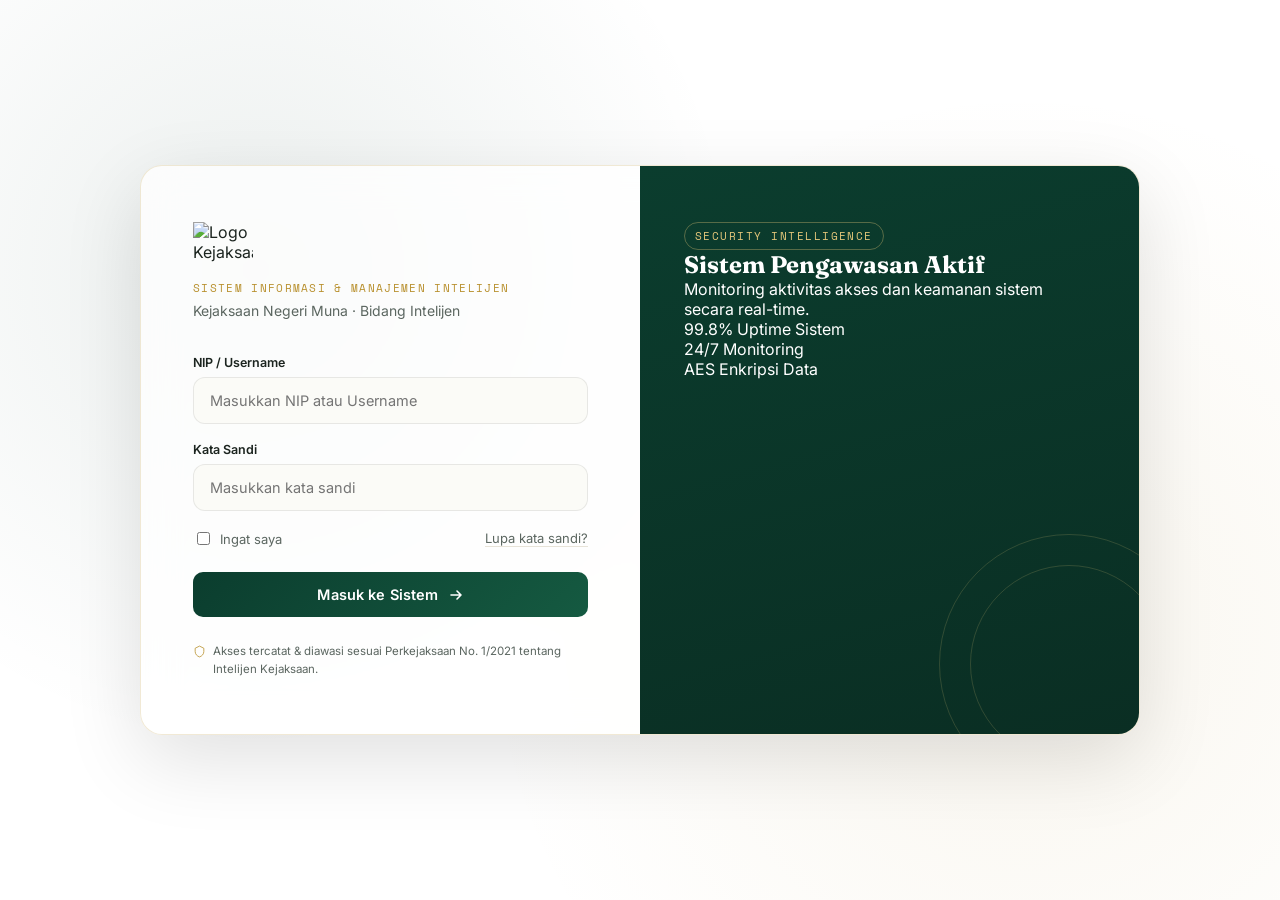
==== index.html @ d522d668 "Update index.html" ====
<!DOCTYPE html>
<html lang="id">
<head>
<meta charset="UTF-8">
<meta name="viewport" content="width=device-width, initial-scale=1.0">
<title>SIGAP INTEL — Masuk</title>
<link rel="preconnect" href="https://fonts.googleapis.com">
<link href="https://fonts.googleapis.com/css2?family=Fraunces:opsz,wght@9..144,400;9..144,600;9..144,700&family=Inter:wght@400;500;600;700&family=Space+Mono:wght@400;500&display=swap" rel="stylesheet">
<link rel="stylesheet" href="style.css">
</head>
<body class="login-body">

  <div class="seal-watermark" aria-hidden="true"></div>

  <main class="login-shell">
    <section class="login-panel">
      <div class="brand-block">
        <div class="emblem">
  <img
    src="https://raw.githubusercontent.com/kejarimuna/DataIntelijen/main/Logo-Kejaksaan2.png"
    alt="Logo Kejaksaan"
    class="logo-kejaksaan">
</div>
        <p class="eyebrow">Sistem Informasi &amp; Manajemen Intelijen</p>
        <p class="brand-sub">Kejaksaan Negeri Muna · Bidang Intelijen</p>
      </div>

      <form class="login-form" id="loginForm" autocomplete="off">
        <label class="field">
          <span class="field-label">NIP / Username</span>
          <input type="text" name="username" placeholder="Masukkan NIP atau Username" required>
        </label>

        <label class="field">
          <span class="field-label">Kata Sandi</span>
          <input type="password" name="password" placeholder="Masukkan kata sandi" required>
        </label>

        <div class="field-row">
          <label class="checkbox">
            <input type="checkbox" name="remember">
            <span>Ingat saya</span>
          </label>
          <a href="#" class="link-muted">Lupa kata sandi?</a>
        </div>

        <button type="submit" class="btn-primary">
          <span>Masuk ke Sistem</span>
          <svg width="16" height="16" viewBox="0 0 16 16" fill="none"><path d="M3 8h10M9 4l4 4-4 4" stroke="currentColor" stroke-width="1.6" stroke-linecap="round" stroke-linejoin="round"/></svg>
        </button>

        <p class="security-note">
          <svg width="13" height="13" viewBox="0 0 24 24" fill="none"><path d="M12 2L4 6v6c0 5 3.5 8.5 8 10 4.5-1.5 8-5 8-10V6l-8-4z" stroke="currentColor" stroke-width="1.5"/></svg>
          Akses tercatat &amp; diawasi sesuai Perkejaksaan No. 1/2021 tentang Intelijen Kejaksaan.
        </p>
      </form>
    </section>

<aside class="login-side">

  <div class="intel-panel">

    <div class="intel-header">
      <span class="side-tag">SECURITY INTELLIGENCE</span>
      <h2>Sistem Pengawasan Aktif</h2>
      <p>Monitoring aktivitas akses dan keamanan sistem secara real-time.</p>
    </div>

    <div class="radar-wrapper">
      <div class="radar"></div>
      <div class="radar-dot d1"></div>
      <div class="radar-dot d2"></div>
      <div class="radar-dot d3"></div>
    </div>

    <div class="intel-stats">
      <div class="stat-box">
        <span class="num">99.8%</span>
        <span class="lbl">Uptime Sistem</span>
      </div>
      <div class="stat-box">
        <span class="num">24/7</span>
        <span class="lbl">Monitoring</span>
      </div>
      <div class="stat-box">
        <span class="num">AES</span>
        <span class="lbl">Enkripsi Data</span>
      </div>
    </div>

  </div>

  <div class="side-pattern" aria-hidden="true"></div>
</aside>
  </main>

  <script src="script.js"></script>

 <!-- ANIMATED BACKGROUND LAYER -->
<div class="bg-animation">
  <div class="pulse-ring r1"></div>
  <div class="pulse-ring r2"></div>
  <div class="pulse-ring r3"></div>

  <div class="floating-shield">
    <img src="https://raw.githubusercontent.com/kejarimuna/DataIntelijen/main/Logo-Kejaksaan2.png" />
  </div>
</div> 
</body>
</html>
---- style.css ----
/* ===== TOKENS ===== */
:root{
  --green-deep:#0B3D2E;
  --green-mid:#155A41;
  --gold:#B8902E;
  --gold-light:#E4C77A;
  --white:#FFFFFF;
  --paper:#FAF9F5;
  --ink:#1B241F;
  --ink-soft:#5B6660;
  --line:#E7E3D8;
  --radius:14px;
  --shadow:0 12px 32px -12px rgba(11,61,46,0.18);
}

*{box-sizing:border-box;}
html,body{margin:0;padding:0;}
body{
  font-family:'Inter',sans-serif;
  color:var(--ink);
  background:var(--paper);
  -webkit-font-smoothing:antialiased;
}
h1,h2,h3,h4{font-family:'Fraunces',serif; margin:0;}
p{margin:0;}
a{color:inherit; text-decoration:none;}
button{font-family:inherit; cursor:pointer; border:none; background:none;}
input{font-family:inherit;}

/* ===== LOGIN PAGE ===== */
.logo-kejaksaan{
  width:60px;
  height:auto;
  display:block;
}
.login-body{
  min-height:100vh;
  display:flex;
  align-items:center;
  justify-content:center;
  background:
    radial-gradient(circle at 12% 18%, rgba(184,144,46,0.07), transparent 40%),
    radial-gradient(circle at 88% 82%, rgba(11,61,46,0.06), transparent 45%),
    var(--white);
  position:relative;
  overflow:hidden;
  padding:24px;
}
.seal-watermark{
  position:absolute;
  width:900px; height:900px;
  border:1px solid rgba(11,61,46,0.06);
  border-radius:50%;
  top:50%; left:50%;
  transform:translate(-50%,-50%);
}
.seal-watermark::before,.seal-watermark::after{
  content:'';
  position:absolute;
  border:1px solid rgba(184,144,46,0.07);
  border-radius:50%;
}
.seal-watermark::before{ width:700px; height:700px; top:100px; left:100px; }
.seal-watermark::after{ width:500px; height:500px; top:200px; left:200px; }

.login-shell{
  position:relative;
  z-index:1;
  display:grid;
  grid-template-columns:1fr 1fr;
  max-width:980px;
  width:100%;
  background:var(--white);
  border-radius:20px;
  overflow:hidden;
  box-shadow:var(--shadow);
  border:1px solid var(--line);
}

.login-panel{
  padding:56px 52px;
  display:flex;
  flex-direction:column;
  justify-content:center;
}
.brand-block{ margin-bottom:36px; }
.emblem{ width:56px; margin-bottom:18px; }
.emblem-svg{ width:100%; height:auto; }
.eyebrow{
  font-family:'Space Mono', monospace;
  font-size:11px;
  letter-spacing:0.12em;
  text-transform:uppercase;
  color:var(--gold);
  margin:0 0 6px;
}
.brand-title{
  font-size:30px;
  font-weight:600;
  letter-spacing:0.01em;
  color:var(--green-deep);
}
.brand-sub{
  margin-top:6px;
  font-size:14px;
  color:var(--ink-soft);
}

.login-form{ display:flex; flex-direction:column; gap:18px; }
.field{ display:flex; flex-direction:column; gap:7px; }
.field-label{ font-size:12.5px; font-weight:600; color:var(--ink); }
.field input{
  padding:13px 14px;
  border:1px solid var(--line);
  border-radius:10px;
  font-size:14.5px;
  background:var(--paper);
  transition:border-color .15s, box-shadow .15s;
}
.field input:focus{
  outline:none;
  border-color:var(--green-mid);
  box-shadow:0 0 0 3px rgba(21,90,65,0.1);
  background:var(--white);
}
.field-row{
  display:flex;
  align-items:center;
  justify-content:space-between;
  font-size:13px;
}
.checkbox{ display:flex; align-items:center; gap:7px; color:var(--ink-soft); }
.checkbox input{ accent-color:var(--green-mid); }
.link-muted{ color:var(--ink-soft); border-bottom:1px solid var(--line); }
.link-muted:hover{ color:var(--green-mid); border-color:var(--green-mid); }

.btn-primary{
  margin-top:6px;
  display:flex;
  align-items:center;
  justify-content:center;
  gap:9px;
  padding:14px 18px;
  background:var(--green-deep);
  color:var(--white);
  border-radius:10px;
  font-size:14.5px;
  font-weight:600;
  letter-spacing:0.01em;
  transition:background .15s, transform .15s;
}
.btn-primary:hover{ background:var(--green-mid); transform:translateY(-1px); }
.btn-primary svg{ transition:transform .15s; }
.btn-primary:hover svg{ transform:translateX(3px); }

.security-note{
  display:flex;
  align-items:flex-start;
  gap:7px;
  font-size:11.5px;
  color:var(--ink-soft);
  line-height:1.5;
  margin-top:8px;
}
.security-note svg{ flex-shrink:0; margin-top:2px; color:var(--gold); }

.login-side{
  background:linear-gradient(165deg, var(--green-deep) 0%, #0a2e23 100%);
  color:var(--white);
  padding:56px 44px;
  position:relative;
  display:flex;
  flex-direction:column;
  justify-content:space-between;
  overflow:hidden;
}
.side-tag{
  font-family:'Space Mono', monospace;
  font-size:10.5px;
  letter-spacing:0.14em;
  color:var(--gold-light);
  border:1px solid rgba(228,199,122,0.35);
  padding:5px 10px;
  border-radius:30px;
  display:inline-block;
}
.side-content h2{
  font-size:26px;
  font-weight:600;
  line-height:1.3;
  margin:22px 0 16px;
}
.side-content p{
  font-size:14px;
  line-height:1.6;
  color:rgba(255,255,255,0.75);
  max-width:320px;
}
.side-stats{
  display:flex;
  gap:28px;
  margin-top:34px;
}
.stat{ display:flex; flex-direction:column; gap:3px; }
.stat-num{
  font-family:'Fraunces',serif;
  font-size:24px;
  color:var(--gold-light);
  font-weight:600;
}
.stat-label{ font-size:11px; color:rgba(255,255,255,0.6); }
.side-pattern{
  position:absolute;
  right:-60px; bottom:-60px;
  width:260px; height:260px;
  border:1px solid rgba(228,199,122,0.18);
  border-radius:50%;
}
.side-pattern::before{
  content:'';
  position:absolute;
  inset:30px;
  border:1px solid rgba(228,199,122,0.18);
  border-radius:50%;
}

@media (max-width:840px){
  .login-shell{ grid-template-columns:1fr; }
  .login-side{ display:none; }
  .login-panel{ padding:40px 28px; }
}

/* ===== DASHBOARD ===== */
.dash-body{ background:var(--paper); }
.app-shell{ display:flex; min-height:100vh; }

.sidebar{
  width:256px;
  background:var(--white);
  border-right:1px solid var(--line);
  display:flex;
  flex-direction:column;
  padding:24px 18px;
  flex-shrink:0;
}
.sidebar-brand{ display:flex; align-items:center; gap:10px; padding:4px 8px 24px; border-bottom:1px solid var(--line); margin-bottom:18px; }
.emblem-svg-sm{ width:34px; height:34px; flex-shrink:0; }
.sidebar-title{ font-family:'Fraunces',serif; font-weight:600; font-size:15px; color:var(--green-deep); }
.sidebar-sub{ font-size:11px; color:var(--ink-soft); }

.sidebar-section-label{
  font-family:'Space Mono', monospace;
  font-size:10.5px;
  letter-spacing:0.1em;
  text-transform:uppercase;
  color:var(--ink-soft);
  padding:0 10px;
  margin-bottom:10px;
}
.nav-list{ list-style:none; padding:0; margin:0; display:flex; flex-direction:column; gap:4px; }
.nav-item{
  display:flex;
  align-items:center;
  gap:11px;
  padding:11px 12px;
  border-radius:9px;
  font-size:13.5px;
  font-weight:500;
  color:var(--ink-soft);
  cursor:pointer;
  transition:background .15s, color .15s;
}
.nav-icon{ width:17px; height:17px; flex-shrink:0; }
.nav-item:hover{ background:var(--paper); color:var(--ink); }
.nav-item.active{
  background:var(--green-deep);
  color:var(--white);
}
.nav-item.active .nav-icon{ color:var(--gold-light); }

.sidebar-footer{ margin-top:auto; padding-top:18px; border-top:1px solid var(--line); display:flex; flex-direction:column; gap:12px; }
.status-pill{ display:flex; align-items:center; gap:7px; font-size:12px; color:var(--green-mid); font-weight:600; padding:0 10px;}
.dot{ width:7px; height:7px; border-radius:50%; background:#2E9A6B; box-shadow:0 0 0 3px rgba(46,154,107,0.18); }
.logout-link{ font-size:12.5px; color:var(--ink-soft); padding:0 10px; }
.logout-link:hover{ color:var(--gold); }

.main-area{ flex:1; display:flex; flex-direction:column; min-width:0; }
.topbar{
  display:flex;
  align-items:center;
  gap:16px;
  padding:18px 32px;
  background:var(--white);
  border-bottom:1px solid var(--line);
  position:sticky; top:0; z-index:5;
}
.burger{ display:none; color:var(--ink); }
.topbar-title{ flex:1; }
.eyebrow-sm{ font-family:'Space Mono',monospace; font-size:10.5px; letter-spacing:0.1em; text-transform:uppercase; color:var(--gold); }
.topbar-title h1{ font-size:19px; font-weight:600; color:var(--green-deep); margin-top:2px; }
.topbar-right{ display:flex; align-items:center; gap:14px; }
.date-chip{ font-size:12px; color:var(--ink-soft); font-family:'Space Mono',monospace; }
.avatar{
  width:36px; height:36px; border-radius:50%;
  background:var(--green-deep); color:var(--gold-light);
  display:flex; align-items:center; justify-content:center;
  font-size:12.5px; font-weight:700;
  border:2px solid var(--gold-light);
}

.content{ padding:28px 32px 60px; }
.page{ display:none; animation:fadeUp .35s ease; }
.page.active{ display:block; }
@keyframes fadeUp{ from{opacity:0; transform:translateY(8px);} to{opacity:1; transform:translateY(0);} }

.section-intro{ color:var(--ink-soft); font-size:14px; margin-bottom:22px; max-width:640px; line-height:1.6;}

/* KPI cards */
.kpi-grid{ display:grid; grid-template-columns:repeat(4,1fr); gap:16px; margin-bottom:24px; }
.kpi-card{
  background:var(--white);
  border:1px solid var(--line);
  border-radius:var(--radius);
  padding:20px;
  display:flex; flex-direction:column; gap:6px;
}
.kpi-card.accent{ border-color:var(--gold); background:linear-gradient(160deg,#fff, #FBF6E9); }
.kpi-label{ font-size:12px; color:var(--ink-soft); font-weight:500; }
.kpi-value{ font-family:'Fraunces',serif; font-size:30px; font-weight:600; color:var(--green-deep); }
.kpi-delta{ font-size:11.5px; color:var(--ink-soft); }
.kpi-delta.up{ color:#2E9A6B; }

.panel-grid{ display:grid; grid-template-columns:2fr 1fr; gap:16px; }
.panel{ background:var(--white); border:1px solid var(--line); border-radius:var(--radius); padding:22px; }
.panel-head{ display:flex; align-items:center; justify-content:space-between; margin-bottom:18px; }
.panel-head h3{ font-size:15px; font-weight:600; color:var(--ink); }
.panel-tag{ font-size:11px; font-family:'Space Mono',monospace; color:var(--gold); border:1px solid var(--gold); padding:3px 8px; border-radius:20px; }

.bar-chart{ display:flex; align-items:flex-end; gap:18px; height:160px; padding-top:10px; }
.bar{ flex:1; height:var(--h); background:var(--green-mid); border-radius:6px 6px 0 0; position:relative; display:flex; align-items:flex-end; justify-content:center; }
.bar.gold{ background:var(--gold); }
.bar span{ position:absolute; bottom:-22px; font-size:11.5px; color:var(--ink-soft); }
.panel-foot{ font-size:11px; color:var(--ink-soft); margin-top:30px; }

.status-list{ list-style:none; padding:0; margin:0; display:flex; flex-direction:column; gap:14px; }
.status-list li{ display:flex; align-items:center; gap:10px; font-size:13.5px; color:var(--ink-soft); }
.status-list li b{ margin-left:auto; color:var(--ink); }
.sw{ width:10px; height:10px; border-radius:3px; }
.sw.green{ background:var(--green-mid); }
.sw.gold{ background:var(--gold); }
.sw.outline{ background:transparent; border:1.5px solid var(--ink-soft); }

/* App grid */
.app-grid{ display:grid; grid-template-columns:repeat(3,1fr); gap:16px; }
.app-card{
  background:var(--white);
  border:1px solid var(--line);
  border-radius:var(--radius);
  padding:22px;
  transition:transform .15s, box-shadow .15s, border-color .15s;
}
.app-card:hover{ transform:translateY(-3px); box-shadow:var(--shadow); border-color:var(--gold); }
.app-card.outline{ border-style:dashed; display:flex; flex-direction:column; align-items:flex-start; justify-content:center; color:var(--ink-soft); }
.app-tag{ font-family:'Space Mono',monospace; font-size:11px; color:var(--gold); background:#FBF6E9; padding:3px 8px; border-radius:6px; }
.app-card h4{ font-size:15.5px; margin:12px 0 6px; color:var(--green-deep); }
.app-card p{ font-size:13px; color:var(--ink-soft); line-height:1.5; }

/* Data table */
.search-row{ display:flex; gap:10px; margin-bottom:18px; }
.search-input{ flex:1; padding:12px 14px; border:1px solid var(--line); border-radius:10px; font-size:13.5px; background:var(--white); }
.search-input:focus{ outline:none; border-color:var(--green-mid); }
.btn-secondary{ padding:12px 22px; background:var(--green-deep); color:var(--white); border-radius:10px; font-size:13.5px; font-weight:600; }
.btn-secondary:hover{ background:var(--green-mid); }

.table-wrap{ background:var(--white); border:1px solid var(--line); border-radius:var(--radius); overflow:hidden; }
.data-table{ width:100%; border-collapse:collapse; font-size:13.5px; }
.data-table th{ text-align:left; padding:14px 18px; background:var(--paper); color:var(--ink-soft); font-weight:600; font-size:12px; border-bottom:1px solid var(--line); }
.data-table td{ padding:14px 18px; border-bottom:1px solid var(--line); color:var(--ink); }
.data-table tr:last-child td{ border-bottom:none; }
.data-table tr:hover td{ background:#FAFAF7; }

.tag{ font-size:11px; padding:4px 10px; border-radius:20px; font-weight:600; }
.tag.green{ background:#E5F2EB; color:var(--green-mid); }
.tag.gold{ background:#FBF1DC; color:#92711F; }
.tag.muted{ background:#F0EFEA; color:var(--ink-soft); }

/* Reports */
.report-grid{ display:grid; grid-template-columns:repeat(3,1fr); gap:16px; }
.report-card{ background:var(--white); border:1px solid var(--line); border-radius:var(--radius); padding:22px; display:flex; flex-direction:column; gap:12px; }
.report-head{ display:flex; align-items:flex-start; justify-content:space-between; gap:10px; }
.report-head h4{ font-size:15px; color:var(--green-deep); }
.report-card p{ font-size:13px; color:var(--ink-soft); line-height:1.5; flex:1; }
.btn-outline{ border:1.5px solid var(--green-deep); color:var(--green-deep); padding:10px; border-radius:9px; font-size:13px; font-weight:600; transition:background .15s, color .15s; }
.btn-outline:hover{ background:var(--green-deep); color:var(--white); }

/* Responsive */
@media (max-width:1080px){
  .kpi-grid{ grid-template-columns:repeat(2,1fr); }
  .panel-grid{ grid-template-columns:1fr; }
  .app-grid, .report-grid{ grid-template-columns:repeat(2,1fr); }
}
@media (max-width:760px){
  .sidebar{ position:fixed; left:-280px; top:0; bottom:0; z-index:20; transition:left .2s; box-shadow:var(--shadow); }
  .sidebar.open{ left:0; }
  .burger{ display:flex; }
  .kpi-grid, .app-grid, .report-grid{ grid-template-columns:1fr; }
  .content{ padding:20px 16px 50px; }
  .topbar{ padding:14px 16px; }
}

.bg-animation{
  position:fixed;
  inset:0;
  overflow:hidden;
  z-index:0;
  background: radial-gradient(circle at 20% 30%, rgba(11,61,46,0.08), transparent 40%),
              radial-gradient(circle at 80% 70%, rgba(184,144,46,0.08), transparent 45%),
              #ffffff;
}

/* Pulse rings */
.pulse-ring{
  position:absolute;
  border-radius:50%;
  border:1px solid rgba(11,61,46,0.12);
  animation:pulse 6s infinite ease-in-out;
  opacity:0;
}

.r1{
  width:300px;height:300px;
  top:20%; left:15%;
}
.r2{
  width:500px;height:500px;
  top:50%; left:60%;
  animation-delay:1.5s;
}
.r3{
  width:700px;height:700px;
  top:10%; left:70%;
  animation-delay:3s;
}

@keyframes pulse{
  0%{transform:scale(0.8); opacity:0;}
  50%{opacity:0.6;}
  100%{transform:scale(1.4); opacity:0;}
}

.floating-shield{
  position:absolute;
  top:50%;
  left:50%;
  transform:translate(-50%,-50%);
  opacity:0.06;
  animation:floatLogo 8s ease-in-out infinite;
}

.floating-shield img{
  width:260px;
  filter:grayscale(100%) contrast(120%);
}

@keyframes floatLogo{
  0%{transform:translate(-50%,-50%) scale(1);}
  50%{transform:translate(-50%,-52%) scale(1.05);}
  100%{transform:translate(-50%,-50%) scale(1);}
}

.login-shell{
  position:relative;
  z-index:2;
  display:grid;
  grid-template-columns:1fr 1fr;
  max-width:1000px;
  width:100%;

  background:rgba(255,255,255,0.75);
  backdrop-filter: blur(18px);

  border-radius:22px;
  overflow:hidden;

  box-shadow:0 25px 80px rgba(0,0,0,0.12);
  border:1px solid rgba(184,144,46,0.2);
}

.field input{
  padding:14px 16px;
  border-radius:12px;
  border:1px solid rgba(0,0,0,0.08);
  background:rgba(250,250,245,0.8);
  transition:0.25s ease;
}

.field input:focus{
  border-color:var(--gold);
  box-shadow:0 0 0 4px rgba(184,144,46,0.15);
  transform:translateY(-1px);
}

.btn-primary{
  position:relative;
  overflow:hidden;
  background:linear-gradient(135deg, var(--green-deep), var(--green-mid));
  transition:0.3s ease;
}

.btn-primary::after{
  content:"";
  position:absolute;
  top:0;
  left:-100%;
  width:100%;
  height:100%;
  background:linear-gradient(120deg, transparent, rgba(255,255,255,0.25), transparent);
  transition:0.5s;
}

.btn-primary:hover::after{
  left:100%;
}

.btn-primary:hover{
  transform:translateY(-2px);
  box-shadow:0 12px 30px rgba(11,61,46,0.25);
}
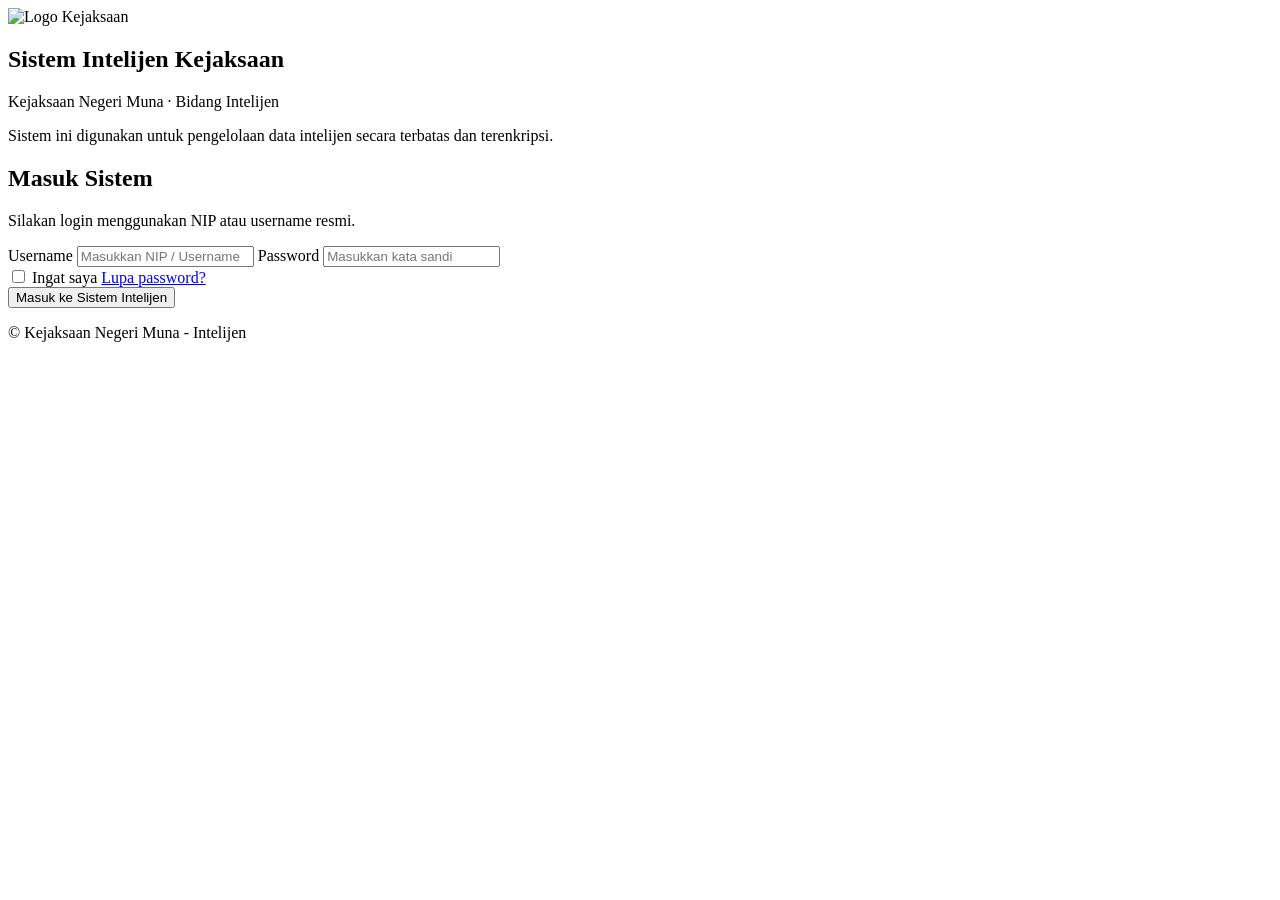
==== commit 5f757d07: "Update index.html" ====
--- a/index.html
+++ b/index.html
@@ -1,110 +1,72 @@
-<!DOCTYPE html>
-<html lang="id">
-<head>
-<meta charset="UTF-8">
-<meta name="viewport" content="width=device-width, initial-scale=1.0">
-<title>SIGAP INTEL — Masuk</title>
-<link rel="preconnect" href="https://fonts.googleapis.com">
-<link href="https://fonts.googleapis.com/css2?family=Fraunces:opsz,wght@9..144,400;9..144,600;9..144,700&family=Inter:wght@400;500;600;700&family=Space+Mono:wght@400;500&display=swap" rel="stylesheet">
-<link rel="stylesheet" href="style.css">
-</head>
 <body class="login-body">
 
-  <div class="seal-watermark" aria-hidden="true"></div>
+<!-- BACKGROUND ANIMATION -->
+<div class="login-bg">
+  <div class="orb o1"></div>
+  <div class="orb o2"></div>
+  <div class="orb o3"></div>
+</div>
 
-  <main class="login-shell">
-    <section class="login-panel">
-      <div class="brand-block">
-        <div class="emblem">
-  <img
-    src="https://raw.githubusercontent.com/kejarimuna/DataIntelijen/main/Logo-Kejaksaan2.png"
-    alt="Logo Kejaksaan"
-    class="logo-kejaksaan">
-</div>
-        <p class="eyebrow">Sistem Informasi &amp; Manajemen Intelijen</p>
-        <p class="brand-sub">Kejaksaan Negeri Muna · Bidang Intelijen</p>
+<main class="login-container">
+
+  <!-- LEFT BRAND -->
+  <section class="login-left">
+
+    <div class="logo-wrapper">
+      <img src="https://raw.githubusercontent.com/kejarimuna/DataIntelijen/main/Logo-Kejaksaan2.png"
+           class="kejaksaan-logo"
+           alt="Logo Kejaksaan">
+    </div>
+
+    <h1>Sistem Intelijen Kejaksaan</h1>
+    <p class="sub">
+      Kejaksaan Negeri Muna · Bidang Intelijen  
+    </p>
+
+    <div class="security-note">
+      Sistem ini digunakan untuk pengelolaan data intelijen secara terbatas dan terenkripsi.
+    </div>
+
+  </section>
+
+  <!-- RIGHT LOGIN FORM -->
+  <section class="login-right">
+
+    <div class="glass-card">
+
+      <h2>Masuk Sistem</h2>
+      <p class="desc">Silakan login menggunakan NIP atau username resmi.</p>
+
+      <form id="loginForm">
+
+        <label>Username</label>
+        <input type="text" placeholder="Masukkan NIP / Username" required>
+
+        <label>Password</label>
+        <input type="password" placeholder="Masukkan kata sandi" required>
+
+        <div class="row">
+          <label class="remember">
+            <input type="checkbox"> Ingat saya
+          </label>
+          <a href="#">Lupa password?</a>
+        </div>
+
+        <button type="submit">
+          Masuk ke Sistem Intelijen
+        </button>
+
+      </form>
+
+      <div class="footer-note">
+        © Kejaksaan Negeri Muna - Intelijen
       </div>
 
-      <form class="login-form" id="loginForm" autocomplete="off">
-        <label class="field">
-          <span class="field-label">NIP / Username</span>
-          <input type="text" name="username" placeholder="Masukkan NIP atau Username" required>
-        </label>
-
-        <label class="field">
-          <span class="field-label">Kata Sandi</span>
-          <input type="password" name="password" placeholder="Masukkan kata sandi" required>
-        </label>
-
-        <div class="field-row">
-          <label class="checkbox">
-            <input type="checkbox" name="remember">
-            <span>Ingat saya</span>
-          </label>
-          <a href="#" class="link-muted">Lupa kata sandi?</a>
-        </div>
-
-        <button type="submit" class="btn-primary">
-          <span>Masuk ke Sistem</span>
-          <svg width="16" height="16" viewBox="0 0 16 16" fill="none"><path d="M3 8h10M9 4l4 4-4 4" stroke="currentColor" stroke-width="1.6" stroke-linecap="round" stroke-linejoin="round"/></svg>
-        </button>
-
-        <p class="security-note">
-          <svg width="13" height="13" viewBox="0 0 24 24" fill="none"><path d="M12 2L4 6v6c0 5 3.5 8.5 8 10 4.5-1.5 8-5 8-10V6l-8-4z" stroke="currentColor" stroke-width="1.5"/></svg>
-          Akses tercatat &amp; diawasi sesuai Perkejaksaan No. 1/2021 tentang Intelijen Kejaksaan.
-        </p>
-      </form>
-    </section>
-
-<aside class="login-side">
-
-  <div class="intel-panel">
-
-    <div class="intel-header">
-      <span class="side-tag">SECURITY INTELLIGENCE</span>
-      <h2>Sistem Pengawasan Aktif</h2>
-      <p>Monitoring aktivitas akses dan keamanan sistem secara real-time.</p>
     </div>
 
-    <div class="radar-wrapper">
-      <div class="radar"></div>
-      <div class="radar-dot d1"></div>
-      <div class="radar-dot d2"></div>
-      <div class="radar-dot d3"></div>
-    </div>
+  </section>
 
-    <div class="intel-stats">
-      <div class="stat-box">
-        <span class="num">99.8%</span>
-        <span class="lbl">Uptime Sistem</span>
-      </div>
-      <div class="stat-box">
-        <span class="num">24/7</span>
-        <span class="lbl">Monitoring</span>
-      </div>
-      <div class="stat-box">
-        <span class="num">AES</span>
-        <span class="lbl">Enkripsi Data</span>
-      </div>
-    </div>
+</main>
 
-  </div>
-
-  <div class="side-pattern" aria-hidden="true"></div>
-</aside>
-  </main>
-
-  <script src="script.js"></script>
-
- <!-- ANIMATED BACKGROUND LAYER -->
-<div class="bg-animation">
-  <div class="pulse-ring r1"></div>
-  <div class="pulse-ring r2"></div>
-  <div class="pulse-ring r3"></div>
-
-  <div class="floating-shield">
-    <img src="https://raw.githubusercontent.com/kejarimuna/DataIntelijen/main/Logo-Kejaksaan2.png" />
-  </div>
-</div> 
+<script src="script.js"></script>
 </body>
-</html>
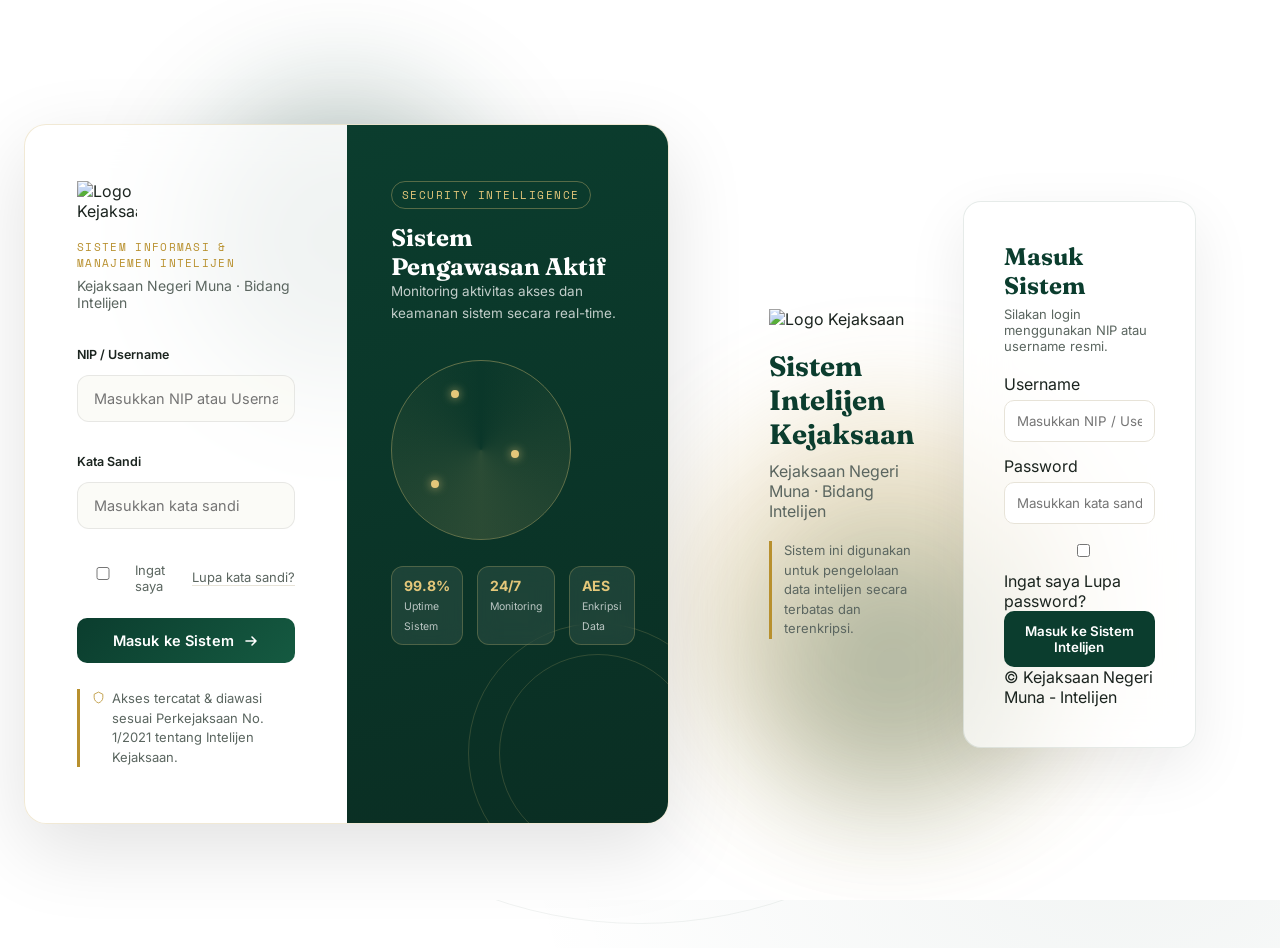
==== commit f871649f: "Update index.html" ====
--- a/index.html
+++ b/index.html
@@ -1,4 +1,113 @@
+<!DOCTYPE html>
+<html lang="id">
+<head>
+<meta charset="UTF-8">
+<meta name="viewport" content="width=device-width, initial-scale=1.0">
+<title>SIGAP INTEL — Masuk</title>
+<link rel="preconnect" href="https://fonts.googleapis.com">
+<link href="https://fonts.googleapis.com/css2?family=Fraunces:opsz,wght@9..144,400;9..144,600;9..144,700&family=Inter:wght@400;500;600;700&family=Space+Mono:wght@400;500&display=swap" rel="stylesheet">
+<link rel="stylesheet" href="style.css">
+</head>
 <body class="login-body">
+
+  <div class="seal-watermark" aria-hidden="true"></div>
+
+  <main class="login-shell">
+    <section class="login-panel">
+      <div class="brand-block">
+        <div class="emblem">
+  <img
+    src="https://raw.githubusercontent.com/kejarimuna/DataIntelijen/main/Logo-Kejaksaan2.png"
+    alt="Logo Kejaksaan"
+    class="logo-kejaksaan">
+</div>
+        <p class="eyebrow">Sistem Informasi &amp; Manajemen Intelijen</p>
+        <p class="brand-sub">Kejaksaan Negeri Muna · Bidang Intelijen</p>
+      </div>
+
+      <form class="login-form" id="loginForm" autocomplete="off">
+        <label class="field">
+          <span class="field-label">NIP / Username</span>
+          <input type="text" name="username" placeholder="Masukkan NIP atau Username" required>
+        </label>
+
+        <label class="field">
+          <span class="field-label">Kata Sandi</span>
+          <input type="password" name="password" placeholder="Masukkan kata sandi" required>
+        </label>
+
+        <div class="field-row">
+          <label class="checkbox">
+            <input type="checkbox" name="remember">
+            <span>Ingat saya</span>
+          </label>
+          <a href="#" class="link-muted">Lupa kata sandi?</a>
+        </div>
+
+        <button type="submit" class="btn-primary">
+          <span>Masuk ke Sistem</span>
+          <svg width="16" height="16" viewBox="0 0 16 16" fill="none"><path d="M3 8h10M9 4l4 4-4 4" stroke="currentColor" stroke-width="1.6" stroke-linecap="round" stroke-linejoin="round"/></svg>
+        </button>
+
+        <p class="security-note">
+          <svg width="13" height="13" viewBox="0 0 24 24" fill="none"><path d="M12 2L4 6v6c0 5 3.5 8.5 8 10 4.5-1.5 8-5 8-10V6l-8-4z" stroke="currentColor" stroke-width="1.5"/></svg>
+          Akses tercatat &amp; diawasi sesuai Perkejaksaan No. 1/2021 tentang Intelijen Kejaksaan.
+        </p>
+      </form>
+    </section>
+
+<aside class="login-side">
+
+  <div class="intel-panel">
+
+    <div class="intel-header">
+      <span class="side-tag">SECURITY INTELLIGENCE</span>
+      <h2>Sistem Pengawasan Aktif</h2>
+      <p>Monitoring aktivitas akses dan keamanan sistem secara real-time.</p>
+    </div>
+
+    <div class="radar-wrapper">
+      <div class="radar"></div>
+      <div class="radar-dot d1"></div>
+      <div class="radar-dot d2"></div>
+      <div class="radar-dot d3"></div>
+    </div>
+
+    <div class="intel-stats">
+      <div class="stat-box">
+        <span class="num">99.8%</span>
+        <span class="lbl">Uptime Sistem</span>
+      </div>
+      <div class="stat-box">
+        <span class="num">24/7</span>
+        <span class="lbl">Monitoring</span>
+      </div>
+      <div class="stat-box">
+        <span class="num">AES</span>
+        <span class="lbl">Enkripsi Data</span>
+      </div>
+    </div>
+
+  </div>
+
+  <div class="side-pattern" aria-hidden="true"></div>
+</aside>
+  </main>
+
+  <script src="script.js"></script>
+
+ <!-- ANIMATED BACKGROUND LAYER -->
+<div class="bg-animation">
+  <div class="pulse-ring r1"></div>
+  <div class="pulse-ring r2"></div>
+  <div class="pulse-ring r3"></div>
+
+  <div class="floating-shield">
+    <img src="https://raw.githubusercontent.com/kejarimuna/DataIntelijen/main/Logo-Kejaksaan2.png" />
+  </div>
+</div> 
+</body>
+  <body class="login-body">
 
 <!-- BACKGROUND ANIMATION -->
 <div class="login-bg">
@@ -70,3 +179,4 @@
 
 <script src="script.js"></script>
 </body>
+</html>
--- a/style.css
+++ b/style.css
@@ -0,0 +1,780 @@
+/* ===== TOKENS ===== */
+:root{
+  --green-deep:#0B3D2E;
+  --green-mid:#155A41;
+  --gold:#B8902E;
+  --gold-light:#E4C77A;
+  --white:#FFFFFF;
+  --paper:#FAF9F5;
+  --ink:#1B241F;
+  --ink-soft:#5B6660;
+  --line:#E7E3D8;
+  --radius:14px;
+  --shadow:0 12px 32px -12px rgba(11,61,46,0.18);
+}
+
+*{box-sizing:border-box;}
+html,body{margin:0;padding:0;}
+body{
+  font-family:'Inter',sans-serif;
+  color:var(--ink);
+  background:var(--paper);
+  -webkit-font-smoothing:antialiased;
+}
+h1,h2,h3,h4{font-family:'Fraunces',serif; margin:0;}
+p{margin:0;}
+a{color:inherit; text-decoration:none;}
+button{font-family:inherit; cursor:pointer; border:none; background:none;}
+input{font-family:inherit;}
+
+/* ===== LOGIN PAGE ===== */
+.logo-kejaksaan{
+  width:60px;
+  height:auto;
+  display:block;
+}
+.login-body{
+  min-height:100vh;
+  display:flex;
+  align-items:center;
+  justify-content:center;
+  background:
+    radial-gradient(circle at 12% 18%, rgba(184,144,46,0.07), transparent 40%),
+    radial-gradient(circle at 88% 82%, rgba(11,61,46,0.06), transparent 45%),
+    var(--white);
+  position:relative;
+  overflow:hidden;
+  padding:24px;
+}
+.seal-watermark{
+  position:absolute;
+  width:900px; height:900px;
+  border:1px solid rgba(11,61,46,0.06);
+  border-radius:50%;
+  top:50%; left:50%;
+  transform:translate(-50%,-50%);
+}
+.seal-watermark::before,.seal-watermark::after{
+  content:'';
+  position:absolute;
+  border:1px solid rgba(184,144,46,0.07);
+  border-radius:50%;
+}
+.seal-watermark::before{ width:700px; height:700px; top:100px; left:100px; }
+.seal-watermark::after{ width:500px; height:500px; top:200px; left:200px; }
+
+.login-shell{
+  position:relative;
+  z-index:1;
+  display:grid;
+  grid-template-columns:1fr 1fr;
+  max-width:980px;
+  width:100%;
+  background:var(--white);
+  border-radius:20px;
+  overflow:hidden;
+  box-shadow:var(--shadow);
+  border:1px solid var(--line);
+}
+
+.login-panel{
+  padding:56px 52px;
+  display:flex;
+  flex-direction:column;
+  justify-content:center;
+}
+.brand-block{ margin-bottom:36px; }
+.emblem{ width:56px; margin-bottom:18px; }
+.emblem-svg{ width:100%; height:auto; }
+.eyebrow{
+  font-family:'Space Mono', monospace;
+  font-size:11px;
+  letter-spacing:0.12em;
+  text-transform:uppercase;
+  color:var(--gold);
+  margin:0 0 6px;
+}
+.brand-title{
+  font-size:30px;
+  font-weight:600;
+  letter-spacing:0.01em;
+  color:var(--green-deep);
+}
+.brand-sub{
+  margin-top:6px;
+  font-size:14px;
+  color:var(--ink-soft);
+}
+
+.login-form{ display:flex; flex-direction:column; gap:18px; }
+.field{ display:flex; flex-direction:column; gap:7px; }
+.field-label{ font-size:12.5px; font-weight:600; color:var(--ink); }
+.field input{
+  padding:13px 14px;
+  border:1px solid var(--line);
+  border-radius:10px;
+  font-size:14.5px;
+  background:var(--paper);
+  transition:border-color .15s, box-shadow .15s;
+}
+.field input:focus{
+  outline:none;
+  border-color:var(--green-mid);
+  box-shadow:0 0 0 3px rgba(21,90,65,0.1);
+  background:var(--white);
+}
+.field-row{
+  display:flex;
+  align-items:center;
+  justify-content:space-between;
+  font-size:13px;
+}
+.checkbox{ display:flex; align-items:center; gap:7px; color:var(--ink-soft); }
+.checkbox input{ accent-color:var(--green-mid); }
+.link-muted{ color:var(--ink-soft); border-bottom:1px solid var(--line); }
+.link-muted:hover{ color:var(--green-mid); border-color:var(--green-mid); }
+
+.btn-primary{
+  margin-top:6px;
+  display:flex;
+  align-items:center;
+  justify-content:center;
+  gap:9px;
+  padding:14px 18px;
+  background:var(--green-deep);
+  color:var(--white);
+  border-radius:10px;
+  font-size:14.5px;
+  font-weight:600;
+  letter-spacing:0.01em;
+  transition:background .15s, transform .15s;
+}
+.btn-primary:hover{ background:var(--green-mid); transform:translateY(-1px); }
+.btn-primary svg{ transition:transform .15s; }
+.btn-primary:hover svg{ transform:translateX(3px); }
+
+.security-note{
+  display:flex;
+  align-items:flex-start;
+  gap:7px;
+  font-size:11.5px;
+  color:var(--ink-soft);
+  line-height:1.5;
+  margin-top:8px;
+}
+.security-note svg{ flex-shrink:0; margin-top:2px; color:var(--gold); }
+
+.login-side{
+  background:linear-gradient(165deg, var(--green-deep) 0%, #0a2e23 100%);
+  color:var(--white);
+  padding:56px 44px;
+  position:relative;
+  display:flex;
+  flex-direction:column;
+  justify-content:space-between;
+  overflow:hidden;
+}
+.side-tag{
+  font-family:'Space Mono', monospace;
+  font-size:10.5px;
+  letter-spacing:0.14em;
+  color:var(--gold-light);
+  border:1px solid rgba(228,199,122,0.35);
+  padding:5px 10px;
+  border-radius:30px;
+  display:inline-block;
+}
+.side-content h2{
+  font-size:26px;
+  font-weight:600;
+  line-height:1.3;
+  margin:22px 0 16px;
+}
+.side-content p{
+  font-size:14px;
+  line-height:1.6;
+  color:rgba(255,255,255,0.75);
+  max-width:320px;
+}
+.side-stats{
+  display:flex;
+  gap:28px;
+  margin-top:34px;
+}
+.stat{ display:flex; flex-direction:column; gap:3px; }
+.stat-num{
+  font-family:'Fraunces',serif;
+  font-size:24px;
+  color:var(--gold-light);
+  font-weight:600;
+}
+.stat-label{ font-size:11px; color:rgba(255,255,255,0.6); }
+.side-pattern{
+  position:absolute;
+  right:-60px; bottom:-60px;
+  width:260px; height:260px;
+  border:1px solid rgba(228,199,122,0.18);
+  border-radius:50%;
+}
+.side-pattern::before{
+  content:'';
+  position:absolute;
+  inset:30px;
+  border:1px solid rgba(228,199,122,0.18);
+  border-radius:50%;
+}
+
+@media (max-width:840px){
+  .login-shell{ grid-template-columns:1fr; }
+  .login-side{ display:none; }
+  .login-panel{ padding:40px 28px; }
+}
+
+/* ===== DASHBOARD ===== */
+.dash-body{ background:var(--paper); }
+.app-shell{ display:flex; min-height:100vh; }
+
+.sidebar{
+  width:256px;
+  background:var(--white);
+  border-right:1px solid var(--line);
+  display:flex;
+  flex-direction:column;
+  padding:24px 18px;
+  flex-shrink:0;
+}
+.sidebar-brand{ display:flex; align-items:center; gap:10px; padding:4px 8px 24px; border-bottom:1px solid var(--line); margin-bottom:18px; }
+.emblem-svg-sm{ width:34px; height:34px; flex-shrink:0; }
+.sidebar-title{ font-family:'Fraunces',serif; font-weight:600; font-size:15px; color:var(--green-deep); }
+.sidebar-sub{ font-size:11px; color:var(--ink-soft); }
+
+.sidebar-section-label{
+  font-family:'Space Mono', monospace;
+  font-size:10.5px;
+  letter-spacing:0.1em;
+  text-transform:uppercase;
+  color:var(--ink-soft);
+  padding:0 10px;
+  margin-bottom:10px;
+}
+.nav-list{ list-style:none; padding:0; margin:0; display:flex; flex-direction:column; gap:4px; }
+.nav-item{
+  display:flex;
+  align-items:center;
+  gap:11px;
+  padding:11px 12px;
+  border-radius:9px;
+  font-size:13.5px;
+  font-weight:500;
+  color:var(--ink-soft);
+  cursor:pointer;
+  transition:background .15s, color .15s;
+}
+.nav-icon{ width:17px; height:17px; flex-shrink:0; }
+.nav-item:hover{ background:var(--paper); color:var(--ink); }
+.nav-item.active{
+  background:var(--green-deep);
+  color:var(--white);
+}
+.nav-item.active .nav-icon{ color:var(--gold-light); }
+
+.sidebar-footer{ margin-top:auto; padding-top:18px; border-top:1px solid var(--line); display:flex; flex-direction:column; gap:12px; }
+.status-pill{ display:flex; align-items:center; gap:7px; font-size:12px; color:var(--green-mid); font-weight:600; padding:0 10px;}
+.dot{ width:7px; height:7px; border-radius:50%; background:#2E9A6B; box-shadow:0 0 0 3px rgba(46,154,107,0.18); }
+.logout-link{ font-size:12.5px; color:var(--ink-soft); padding:0 10px; }
+.logout-link:hover{ color:var(--gold); }
+
+.main-area{ flex:1; display:flex; flex-direction:column; min-width:0; }
+.topbar{
+  display:flex;
+  align-items:center;
+  gap:16px;
+  padding:18px 32px;
+  background:var(--white);
+  border-bottom:1px solid var(--line);
+  position:sticky; top:0; z-index:5;
+}
+.burger{ display:none; color:var(--ink); }
+.topbar-title{ flex:1; }
+.eyebrow-sm{ font-family:'Space Mono',monospace; font-size:10.5px; letter-spacing:0.1em; text-transform:uppercase; color:var(--gold); }
+.topbar-title h1{ font-size:19px; font-weight:600; color:var(--green-deep); margin-top:2px; }
+.topbar-right{ display:flex; align-items:center; gap:14px; }
+.date-chip{ font-size:12px; color:var(--ink-soft); font-family:'Space Mono',monospace; }
+.avatar{
+  width:36px; height:36px; border-radius:50%;
+  background:var(--green-deep); color:var(--gold-light);
+  display:flex; align-items:center; justify-content:center;
+  font-size:12.5px; font-weight:700;
+  border:2px solid var(--gold-light);
+}
+
+.content{ padding:28px 32px 60px; }
+.page{ display:none; animation:fadeUp .35s ease; }
+.page.active{ display:block; }
+@keyframes fadeUp{ from{opacity:0; transform:translateY(8px);} to{opacity:1; transform:translateY(0);} }
+
+.section-intro{ color:var(--ink-soft); font-size:14px; margin-bottom:22px; max-width:640px; line-height:1.6;}
+
+/* KPI cards */
+.kpi-grid{ display:grid; grid-template-columns:repeat(4,1fr); gap:16px; margin-bottom:24px; }
+.kpi-card{
+  background:var(--white);
+  border:1px solid var(--line);
+  border-radius:var(--radius);
+  padding:20px;
+  display:flex; flex-direction:column; gap:6px;
+}
+.kpi-card.accent{ border-color:var(--gold); background:linear-gradient(160deg,#fff, #FBF6E9); }
+.kpi-label{ font-size:12px; color:var(--ink-soft); font-weight:500; }
+.kpi-value{ font-family:'Fraunces',serif; font-size:30px; font-weight:600; color:var(--green-deep); }
+.kpi-delta{ font-size:11.5px; color:var(--ink-soft); }
+.kpi-delta.up{ color:#2E9A6B; }
+
+.panel-grid{ display:grid; grid-template-columns:2fr 1fr; gap:16px; }
+.panel{ background:var(--white); border:1px solid var(--line); border-radius:var(--radius); padding:22px; }
+.panel-head{ display:flex; align-items:center; justify-content:space-between; margin-bottom:18px; }
+.panel-head h3{ font-size:15px; font-weight:600; color:var(--ink); }
+.panel-tag{ font-size:11px; font-family:'Space Mono',monospace; color:var(--gold); border:1px solid var(--gold); padding:3px 8px; border-radius:20px; }
+
+.bar-chart{ display:flex; align-items:flex-end; gap:18px; height:160px; padding-top:10px; }
+.bar{ flex:1; height:var(--h); background:var(--green-mid); border-radius:6px 6px 0 0; position:relative; display:flex; align-items:flex-end; justify-content:center; }
+.bar.gold{ background:var(--gold); }
+.bar span{ position:absolute; bottom:-22px; font-size:11.5px; color:var(--ink-soft); }
+.panel-foot{ font-size:11px; color:var(--ink-soft); margin-top:30px; }
+
+.status-list{ list-style:none; padding:0; margin:0; display:flex; flex-direction:column; gap:14px; }
+.status-list li{ display:flex; align-items:center; gap:10px; font-size:13.5px; color:var(--ink-soft); }
+.status-list li b{ margin-left:auto; color:var(--ink); }
+.sw{ width:10px; height:10px; border-radius:3px; }
+.sw.green{ background:var(--green-mid); }
+.sw.gold{ background:var(--gold); }
+.sw.outline{ background:transparent; border:1.5px solid var(--ink-soft); }
+
+/* App grid */
+.app-grid{ display:grid; grid-template-columns:repeat(3,1fr); gap:16px; }
+.app-card{
+  background:var(--white);
+  border:1px solid var(--line);
+  border-radius:var(--radius);
+  padding:22px;
+  transition:transform .15s, box-shadow .15s, border-color .15s;
+}
+.app-card:hover{ transform:translateY(-3px); box-shadow:var(--shadow); border-color:var(--gold); }
+.app-card.outline{ border-style:dashed; display:flex; flex-direction:column; align-items:flex-start; justify-content:center; color:var(--ink-soft); }
+.app-tag{ font-family:'Space Mono',monospace; font-size:11px; color:var(--gold); background:#FBF6E9; padding:3px 8px; border-radius:6px; }
+.app-card h4{ font-size:15.5px; margin:12px 0 6px; color:var(--green-deep); }
+.app-card p{ font-size:13px; color:var(--ink-soft); line-height:1.5; }
+
+/* Data table */
+.search-row{ display:flex; gap:10px; margin-bottom:18px; }
+.search-input{ flex:1; padding:12px 14px; border:1px solid var(--line); border-radius:10px; font-size:13.5px; background:var(--white); }
+.search-input:focus{ outline:none; border-color:var(--green-mid); }
+.btn-secondary{ padding:12px 22px; background:var(--green-deep); color:var(--white); border-radius:10px; font-size:13.5px; font-weight:600; }
+.btn-secondary:hover{ background:var(--green-mid); }
+
+.table-wrap{ background:var(--white); border:1px solid var(--line); border-radius:var(--radius); overflow:hidden; }
+.data-table{ width:100%; border-collapse:collapse; font-size:13.5px; }
+.data-table th{ text-align:left; padding:14px 18px; background:var(--paper); color:var(--ink-soft); font-weight:600; font-size:12px; border-bottom:1px solid var(--line); }
+.data-table td{ padding:14px 18px; border-bottom:1px solid var(--line); color:var(--ink); }
+.data-table tr:last-child td{ border-bottom:none; }
+.data-table tr:hover td{ background:#FAFAF7; }
+
+.tag{ font-size:11px; padding:4px 10px; border-radius:20px; font-weight:600; }
+.tag.green{ background:#E5F2EB; color:var(--green-mid); }
+.tag.gold{ background:#FBF1DC; color:#92711F; }
+.tag.muted{ background:#F0EFEA; color:var(--ink-soft); }
+
+/* Reports */
+.report-grid{ display:grid; grid-template-columns:repeat(3,1fr); gap:16px; }
+.report-card{ background:var(--white); border:1px solid var(--line); border-radius:var(--radius); padding:22px; display:flex; flex-direction:column; gap:12px; }
+.report-head{ display:flex; align-items:flex-start; justify-content:space-between; gap:10px; }
+.report-head h4{ font-size:15px; color:var(--green-deep); }
+.report-card p{ font-size:13px; color:var(--ink-soft); line-height:1.5; flex:1; }
+.btn-outline{ border:1.5px solid var(--green-deep); color:var(--green-deep); padding:10px; border-radius:9px; font-size:13px; font-weight:600; transition:background .15s, color .15s; }
+.btn-outline:hover{ background:var(--green-deep); color:var(--white); }
+
+/* Responsive */
+@media (max-width:1080px){
+  .kpi-grid{ grid-template-columns:repeat(2,1fr); }
+  .panel-grid{ grid-template-columns:1fr; }
+  .app-grid, .report-grid{ grid-template-columns:repeat(2,1fr); }
+}
+@media (max-width:760px){
+  .sidebar{ position:fixed; left:-280px; top:0; bottom:0; z-index:20; transition:left .2s; box-shadow:var(--shadow); }
+  .sidebar.open{ left:0; }
+  .burger{ display:flex; }
+  .kpi-grid, .app-grid, .report-grid{ grid-template-columns:1fr; }
+  .content{ padding:20px 16px 50px; }
+  .topbar{ padding:14px 16px; }
+}
+
+.bg-animation{
+  position:fixed;
+  inset:0;
+  overflow:hidden;
+  z-index:0;
+  background: radial-gradient(circle at 20% 30%, rgba(11,61,46,0.08), transparent 40%),
+              radial-gradient(circle at 80% 70%, rgba(184,144,46,0.08), transparent 45%),
+              #ffffff;
+}
+
+/* Pulse rings */
+.pulse-ring{
+  position:absolute;
+  border-radius:50%;
+  border:1px solid rgba(11,61,46,0.12);
+  animation:pulse 6s infinite ease-in-out;
+  opacity:0;
+}
+
+.r1{
+  width:300px;height:300px;
+  top:20%; left:15%;
+}
+.r2{
+  width:500px;height:500px;
+  top:50%; left:60%;
+  animation-delay:1.5s;
+}
+.r3{
+  width:700px;height:700px;
+  top:10%; left:70%;
+  animation-delay:3s;
+}
+
+@keyframes pulse{
+  0%{transform:scale(0.8); opacity:0;}
+  50%{opacity:0.6;}
+  100%{transform:scale(1.4); opacity:0;}
+}
+
+.floating-shield{
+  position:absolute;
+  top:50%;
+  left:50%;
+  transform:translate(-50%,-50%);
+  opacity:0.06;
+  animation:floatLogo 8s ease-in-out infinite;
+}
+
+.floating-shield img{
+  width:260px;
+  filter:grayscale(100%) contrast(120%);
+}
+
+@keyframes floatLogo{
+  0%{transform:translate(-50%,-50%) scale(1);}
+  50%{transform:translate(-50%,-52%) scale(1.05);}
+  100%{transform:translate(-50%,-50%) scale(1);}
+}
+
+.login-shell{
+  position:relative;
+  z-index:2;
+  display:grid;
+  grid-template-columns:1fr 1fr;
+  max-width:1000px;
+  width:100%;
+
+  background:rgba(255,255,255,0.75);
+  backdrop-filter: blur(18px);
+
+  border-radius:22px;
+  overflow:hidden;
+
+  box-shadow:0 25px 80px rgba(0,0,0,0.12);
+  border:1px solid rgba(184,144,46,0.2);
+}
+
+.field input{
+  padding:14px 16px;
+  border-radius:12px;
+  border:1px solid rgba(0,0,0,0.08);
+  background:rgba(250,250,245,0.8);
+  transition:0.25s ease;
+}
+
+.field input:focus{
+  border-color:var(--gold);
+  box-shadow:0 0 0 4px rgba(184,144,46,0.15);
+  transform:translateY(-1px);
+}
+
+.btn-primary{
+  position:relative;
+  overflow:hidden;
+  background:linear-gradient(135deg, var(--green-deep), var(--green-mid));
+  transition:0.3s ease;
+}
+
+.btn-primary::after{
+  content:"";
+  position:absolute;
+  top:0;
+  left:-100%;
+  width:100%;
+  height:100%;
+  background:linear-gradient(120deg, transparent, rgba(255,255,255,0.25), transparent);
+  transition:0.5s;
+}
+
+.btn-primary:hover::after{
+  left:100%;
+}
+
+.btn-primary:hover{
+  transform:translateY(-2px);
+  box-shadow:0 12px 30px rgba(11,61,46,0.25);
+}
+
+.intel-panel{
+  position:relative;
+  z-index:2;
+  display:flex;
+  flex-direction:column;
+  gap:26px;
+}
+
+.intel-header h2{
+  font-size:24px;
+  color:var(--white);
+  margin-top:14px;
+}
+
+.intel-header p{
+  font-size:13.5px;
+  color:rgba(255,255,255,0.75);
+  line-height:1.6;
+  max-width:280px;
+}
+
+.radar-wrapper{
+  position:relative;
+  width:180px;
+  height:180px;
+  margin-top:10px;
+}
+
+.radar{
+  width:100%;
+  height:100%;
+  border-radius:50%;
+  border:1px solid rgba(228,199,122,0.4);
+  position:relative;
+  overflow:hidden;
+}
+
+.radar::before{
+  content:"";
+  position:absolute;
+  width:100%;
+  height:100%;
+  background:conic-gradient(
+    rgba(228,199,122,0.0),
+    rgba(228,199,122,0.15),
+    rgba(228,199,122,0.0)
+  );
+  animation:spin 3s linear infinite;
+}
+
+@keyframes spin{
+  from{transform:rotate(0deg);}
+  to{transform:rotate(360deg);}
+}
+
+/* titik radar */
+.radar-dot{
+  position:absolute;
+  width:8px;
+  height:8px;
+  background:var(--gold-light);
+  border-radius:50%;
+  box-shadow:0 0 10px rgba(228,199,122,0.8);
+  animation:pulseDot 2s infinite;
+}
+
+.d1{top:30px; left:60px;}
+.d2{top:90px; left:120px; animation-delay:0.4s;}
+.d3{top:120px; left:40px; animation-delay:0.8s;}
+
+@keyframes pulseDot{
+  0%{transform:scale(0.8); opacity:0.5;}
+  50%{transform:scale(1.2); opacity:1;}
+  100%{transform:scale(0.8); opacity:0.5;}
+}
+
+.intel-stats{
+  display:flex;
+  gap:14px;
+}
+
+.stat-box{
+  background:rgba(255,255,255,0.08);
+  border:1px solid rgba(228,199,122,0.25);
+  padding:10px 12px;
+  border-radius:12px;
+  backdrop-filter:blur(10px);
+}
+
+.stat-box .num{
+  font-size:14px;
+  font-weight:700;
+  color:var(--gold-light);
+  display:block;
+}
+
+.stat-box .lbl{
+  font-size:10.5px;
+  color:rgba(255,255,255,0.7);
+}
+.login-bg{
+  position:fixed;
+  inset:0;
+  background:#ffffff;
+  overflow:hidden;
+  z-index:0;
+}
+
+.orb{
+  position:absolute;
+  border-radius:50%;
+  filter:blur(60px);
+  opacity:0.25;
+  animation:float 10s infinite ease-in-out;
+}
+
+.o1{
+  width:300px;height:300px;
+  background:#0B3D2E;
+  top:10%;left:15%;
+}
+
+.o2{
+  width:400px;height:400px;
+  background:#B8902E;
+  bottom:10%;right:15%;
+  animation-delay:2s;
+}
+
+.o3{
+  width:250px;height:250px;
+  background:#0B3D2E;
+  top:60%;left:60%;
+  animation-delay:4s;
+}
+
+@keyframes float{
+  0%{transform:translateY(0);}
+  50%{transform:translateY(-20px);}
+  100%{transform:translateY(0);}
+}
+.login-container{
+  position:relative;
+  z-index:2;
+  display:grid;
+  grid-template-columns:1fr 1fr;
+  min-height:100vh;
+  align-items:center;
+  padding:60px;
+}
+.login-left{
+  padding:40px;
+}
+
+.kejaksaan-logo{
+  width:90px;
+  margin-bottom:20px;
+}
+
+.login-left h1{
+  font-size:28px;
+  color:#0B3D2E;
+  margin-bottom:10px;
+}
+
+.sub{
+  color:#5B6660;
+  margin-bottom:20px;
+}
+
+.security-note{
+  font-size:13px;
+  color:#5B6660;
+  max-width:320px;
+  border-left:3px solid #B8902E;
+  padding-left:12px;
+}
+.login-right{
+  display:flex;
+  justify-content:center;
+}
+
+.glass-card{
+  width:100%;
+  max-width:420px;
+  padding:40px;
+  border-radius:18px;
+
+  background:rgba(255,255,255,0.7);
+  backdrop-filter:blur(20px);
+
+  border:1px solid rgba(11,61,46,0.1);
+  box-shadow:0 20px 60px rgba(0,0,0,0.08);
+}
+.glass-card h2{
+  color:#0B3D2E;
+  margin-bottom:6px;
+}
+
+.desc{
+  color:#5B6660;
+  font-size:13px;
+  margin-bottom:20px;
+}
+
+input{
+  width:100%;
+  padding:12px;
+  margin-top:6px;
+  margin-bottom:14px;
+  border-radius:10px;
+  border:1px solid #E7E3D8;
+  transition:0.2s;
+}
+
+input:focus{
+  outline:none;
+  border-color:#B8902E;
+  box-shadow:0 0 0 3px rgba(184,144,46,0.15);
+}
+button{
+  width:100%;
+  padding:12px;
+  background:#0B3D2E;
+  color:white;
+  border-radius:10px;
+  font-weight:600;
+  cursor:pointer;
+  transition:0.3s;
+  position:relative;
+  overflow:hidden;
+}
+
+button:hover{
+  background:#155A41;
+  transform:translateY(-2px);
+}
+.glass-card{
+  animation:fadeUp 0.8s ease;
+}
+
+@keyframes fadeUp{
+  from{
+    opacity:0;
+    transform:translateY(20px);
+  }
+  to{
+    opacity:1;
+    transform:translateY(0);
+  }
+}
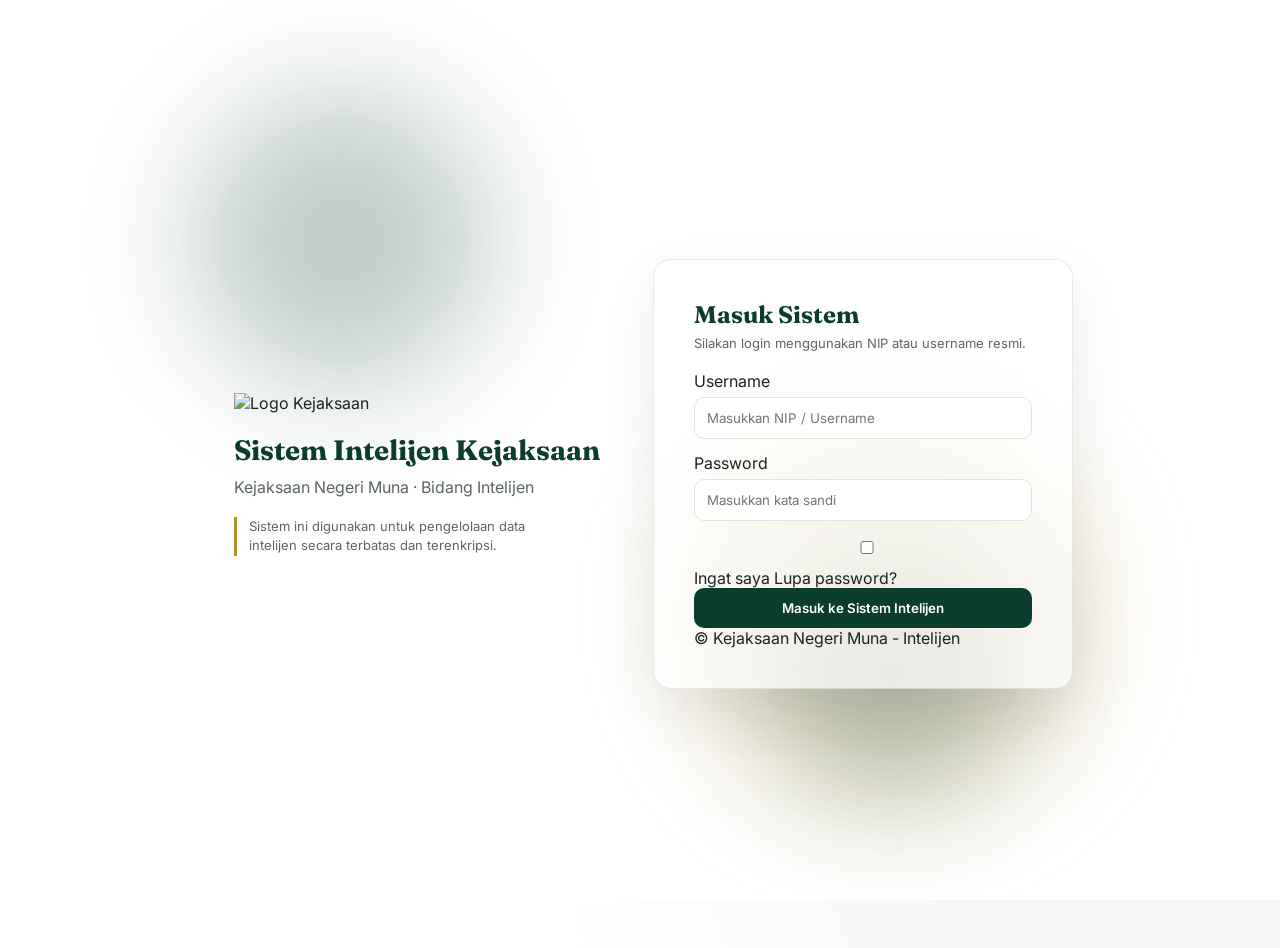
==== commit b72ac8e7: "Update index.html" ====
--- a/index.html
+++ b/index.html
@@ -8,105 +8,6 @@
 <link href="https://fonts.googleapis.com/css2?family=Fraunces:opsz,wght@9..144,400;9..144,600;9..144,700&family=Inter:wght@400;500;600;700&family=Space+Mono:wght@400;500&display=swap" rel="stylesheet">
 <link rel="stylesheet" href="style.css">
 </head>
-<body class="login-body">
-
-  <div class="seal-watermark" aria-hidden="true"></div>
-
-  <main class="login-shell">
-    <section class="login-panel">
-      <div class="brand-block">
-        <div class="emblem">
-  <img
-    src="https://raw.githubusercontent.com/kejarimuna/DataIntelijen/main/Logo-Kejaksaan2.png"
-    alt="Logo Kejaksaan"
-    class="logo-kejaksaan">
-</div>
-        <p class="eyebrow">Sistem Informasi &amp; Manajemen Intelijen</p>
-        <p class="brand-sub">Kejaksaan Negeri Muna · Bidang Intelijen</p>
-      </div>
-
-      <form class="login-form" id="loginForm" autocomplete="off">
-        <label class="field">
-          <span class="field-label">NIP / Username</span>
-          <input type="text" name="username" placeholder="Masukkan NIP atau Username" required>
-        </label>
-
-        <label class="field">
-          <span class="field-label">Kata Sandi</span>
-          <input type="password" name="password" placeholder="Masukkan kata sandi" required>
-        </label>
-
-        <div class="field-row">
-          <label class="checkbox">
-            <input type="checkbox" name="remember">
-            <span>Ingat saya</span>
-          </label>
-          <a href="#" class="link-muted">Lupa kata sandi?</a>
-        </div>
-
-        <button type="submit" class="btn-primary">
-          <span>Masuk ke Sistem</span>
-          <svg width="16" height="16" viewBox="0 0 16 16" fill="none"><path d="M3 8h10M9 4l4 4-4 4" stroke="currentColor" stroke-width="1.6" stroke-linecap="round" stroke-linejoin="round"/></svg>
-        </button>
-
-        <p class="security-note">
-          <svg width="13" height="13" viewBox="0 0 24 24" fill="none"><path d="M12 2L4 6v6c0 5 3.5 8.5 8 10 4.5-1.5 8-5 8-10V6l-8-4z" stroke="currentColor" stroke-width="1.5"/></svg>
-          Akses tercatat &amp; diawasi sesuai Perkejaksaan No. 1/2021 tentang Intelijen Kejaksaan.
-        </p>
-      </form>
-    </section>
-
-<aside class="login-side">
-
-  <div class="intel-panel">
-
-    <div class="intel-header">
-      <span class="side-tag">SECURITY INTELLIGENCE</span>
-      <h2>Sistem Pengawasan Aktif</h2>
-      <p>Monitoring aktivitas akses dan keamanan sistem secara real-time.</p>
-    </div>
-
-    <div class="radar-wrapper">
-      <div class="radar"></div>
-      <div class="radar-dot d1"></div>
-      <div class="radar-dot d2"></div>
-      <div class="radar-dot d3"></div>
-    </div>
-
-    <div class="intel-stats">
-      <div class="stat-box">
-        <span class="num">99.8%</span>
-        <span class="lbl">Uptime Sistem</span>
-      </div>
-      <div class="stat-box">
-        <span class="num">24/7</span>
-        <span class="lbl">Monitoring</span>
-      </div>
-      <div class="stat-box">
-        <span class="num">AES</span>
-        <span class="lbl">Enkripsi Data</span>
-      </div>
-    </div>
-
-  </div>
-
-  <div class="side-pattern" aria-hidden="true"></div>
-</aside>
-  </main>
-
-  <script src="script.js"></script>
-
- <!-- ANIMATED BACKGROUND LAYER -->
-<div class="bg-animation">
-  <div class="pulse-ring r1"></div>
-  <div class="pulse-ring r2"></div>
-  <div class="pulse-ring r3"></div>
-
-  <div class="floating-shield">
-    <img src="https://raw.githubusercontent.com/kejarimuna/DataIntelijen/main/Logo-Kejaksaan2.png" />
-  </div>
-</div> 
-</body>
   <body class="login-body">
 
 <!-- BACKGROUND ANIMATION -->
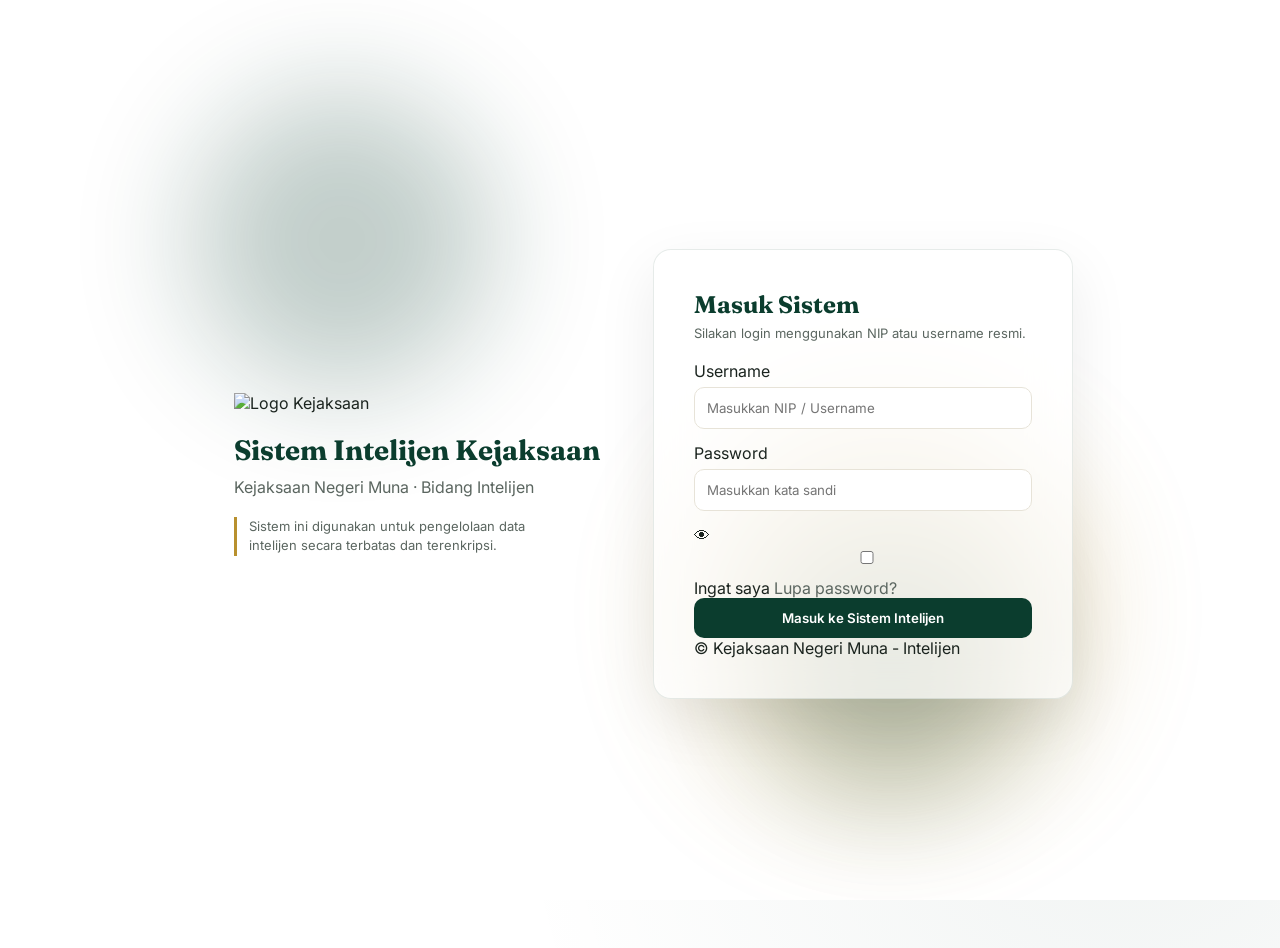
==== commit 92861d40: "Update index.html" ====
--- a/index.html
+++ b/index.html
@@ -49,24 +49,33 @@
 
       <form id="loginForm">
 
-        <label>Username</label>
-        <input type="text" placeholder="Masukkan NIP / Username" required>
+  <label>Username</label>
+  <input type="text" id="username" placeholder="Masukkan NIP / Username" required>
 
-        <label>Password</label>
-        <input type="password" placeholder="Masukkan kata sandi" required>
+  <label>Password</label>
 
-        <div class="row">
-          <label class="remember">
-            <input type="checkbox"> Ingat saya
-          </label>
-          <a href="#">Lupa password?</a>
-        </div>
+  <!-- PASSWORD WRAPPER (NEW) -->
+  <div class="password-wrapper">
+    <input type="password" id="password" placeholder="Masukkan kata sandi" required>
 
-        <button type="submit">
-          Masuk ke Sistem Intelijen
-        </button>
+    <span class="toggle-password" id="togglePassword">👁</span>
+  </div>
 
-      </form>
+  <!-- OPTIONS ROW FIX -->
+  <div class="row">
+    <label class="remember">
+      <input type="checkbox">
+      Ingat saya
+    </label>
+
+    <a href="#" class="link-muted">Lupa password?</a>
+  </div>
+
+  <button type="submit">
+    Masuk ke Sistem Intelijen
+  </button>
+
+</form>
 
       <div class="footer-note">
         © Kejaksaan Negeri Muna - Intelijen
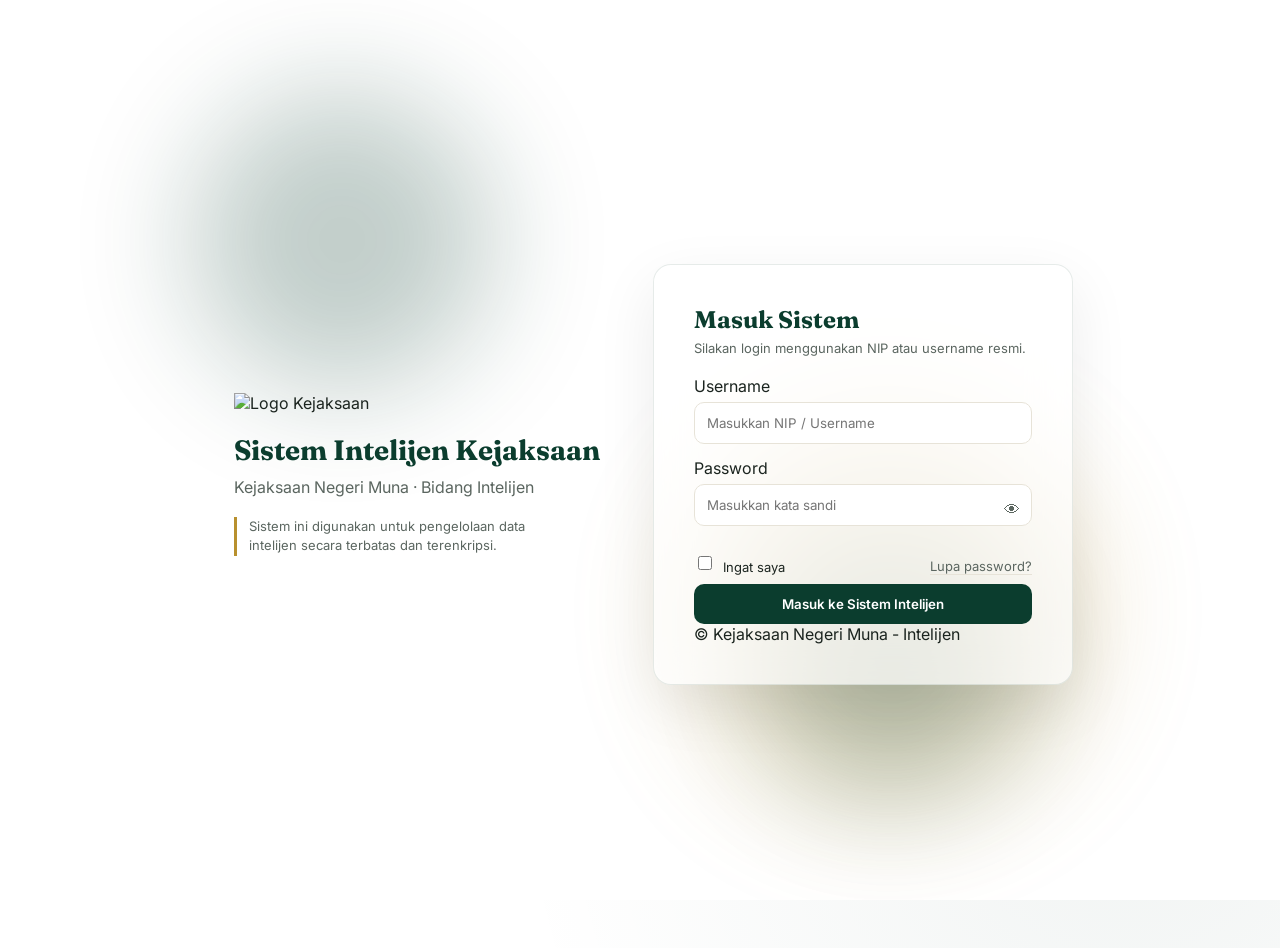
==== commit 8044f442: "Add favicon link to index.html" ====
--- a/index.html
+++ b/index.html
@@ -4,7 +4,8 @@
 <meta charset="UTF-8">
 <meta name="viewport" content="width=device-width, initial-scale=1.0">
 <title>SIGAP INTEL — Masuk</title>
-<link rel="preconnect" href="https://fonts.googleapis.com">
+<link rel="icon" type="image/png"
+href="https://raw.githubusercontent.com/ungumanggis199-svg/dataintelijen/main/Logo-Kejaksaan2.png">
 <link href="https://fonts.googleapis.com/css2?family=Fraunces:opsz,wght@9..144,400;9..144,600;9..144,700&family=Inter:wght@400;500;600;700&family=Space+Mono:wght@400;500&display=swap" rel="stylesheet">
 <link rel="stylesheet" href="style.css">
 </head>
--- a/style.css
+++ b/style.css
@@ -778,3 +778,139 @@
     transform:translateY(0);
   }
 }
+.password-wrapper{
+  position:relative;
+  display:flex;
+  align-items:center;
+}
+
+.password-wrapper input{
+  width:100%;
+  padding-right:40px;
+}
+
+.toggle-password{
+  position:absolute;
+  right:12px;
+  cursor:pointer;
+  font-size:16px;
+  color:#5B6660;
+  user-select:none;
+  transition:0.2s;
+}
+
+.toggle-password:hover{
+  color:#0B3D2E;
+}
+.row{
+  display:flex;
+  justify-content:space-between;
+  align-items:center;
+  margin-top:8px;
+  font-size:15px;
+}
+
+.remember{
+  display:flex;
+  align-items:center;
+  gap:6px;
+}
+
+.remember input{
+  accent-color:#0B3D2E;
+}
+
+.link-muted{
+  color:#5B6660;
+  text-decoration:none;
+}
+
+.link-muted:hover{
+  color:#0B3D2E;
+}
+.row{
+  display:flex;
+  justify-content:space-between;
+  align-items:center;
+  font-size:13px;
+  margin-top:10px;
+}
+
+.remember{
+  display:flex;
+  align-items:center;
+  gap:8px;
+  white-space:nowrap;
+}
+
+.remember span,
+.remember label{
+  white-space:nowrap;
+}
+
+.remember input{
+  width:14px;
+  height:14px;
+  accent-color:#0B3D2E;
+.login-bg{
+  position:fixed;
+  inset:0;
+  background:linear-gradient(120deg,#ffffff,#f7f7f4,#ffffff);
+  background-size:200% 200%;
+  animation:bgMove 10s ease infinite;
+  overflow:hidden;
+  z-index:0;
+}
+
+@keyframes bgMove{
+  0%{background-position:0% 50%;}
+  50%{background-position:100% 50%;}
+  100%{background-position:0% 50%;}
+}
+
+/* soft dynamic glow */
+.orb{
+  position:absolute;
+  border-radius:50%;
+  filter:blur(70px);
+  opacity:0.22;
+  animation:float 12s ease-in-out infinite;
+}
+
+.o1{
+  width:320px;height:320px;
+  background:#0B3D2E;
+  top:10%;left:10%;
+}
+
+.o2{
+  width:420px;height:420px;
+  background:#B8902E;
+  bottom:10%;right:12%;
+  animation-delay:2s;
+}
+
+.o3{
+  width:260px;height:260px;
+  background:#0B3D2E;
+  top:55%;left:55%;
+  animation-delay:4s;
+}
+
+@keyframes float{
+  0%{transform:translateY(0);}
+  50%{transform:translateY(-25px);}
+  100%{transform:translateY(0);}
+}
+  .logo-wrapper{
+  display:flex;
+  justify-content:center;
+  align-items:center;
+  margin-bottom:20px;
+}
+
+.kejaksaan-logo{
+  width:110px;
+  display:block;
+  margin:0 auto;
+}
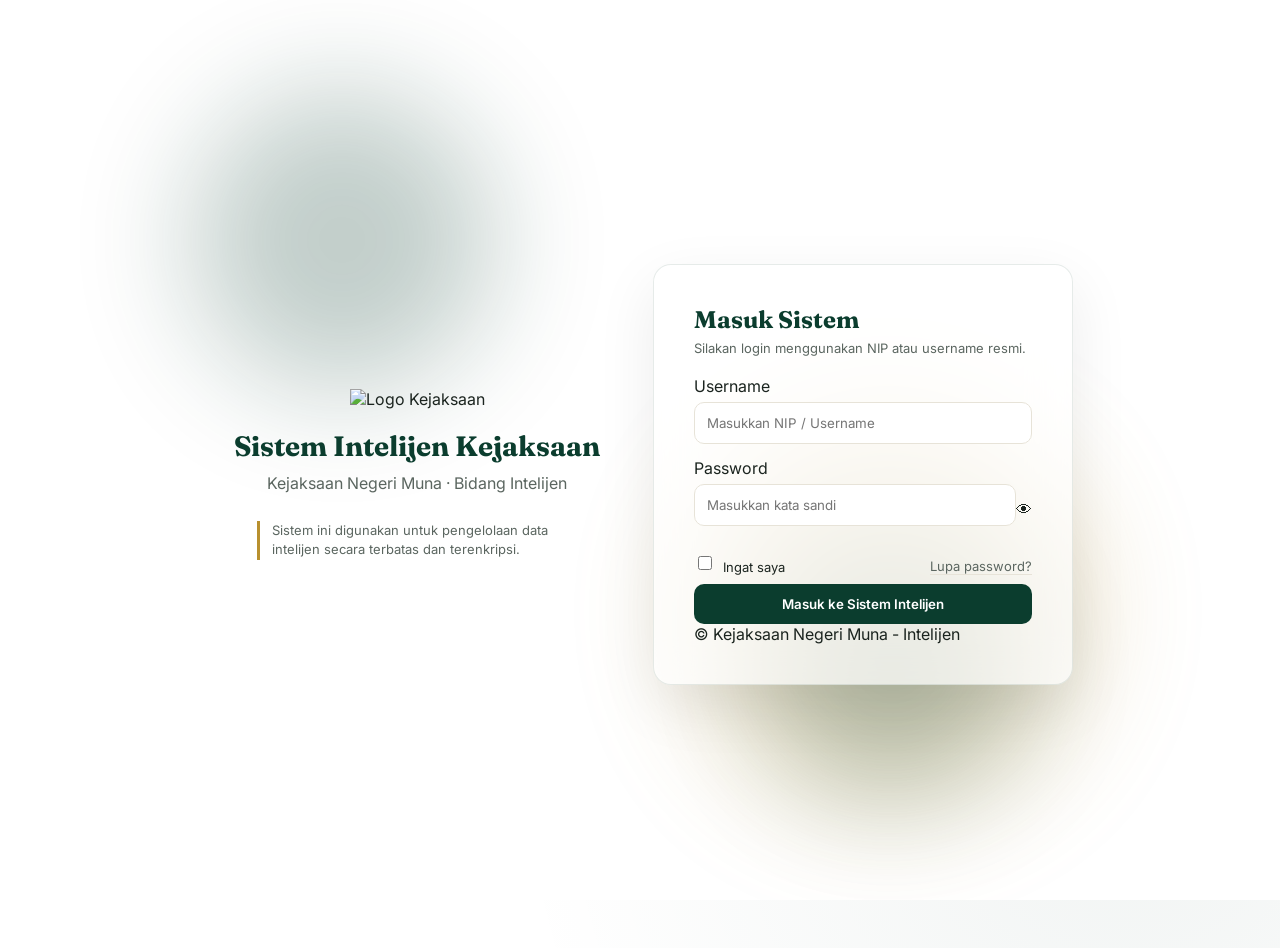
==== commit a71baf46: "Update index.html" ====
--- a/index.html
+++ b/index.html
@@ -3,7 +3,7 @@
 <head>
 <meta charset="UTF-8">
 <meta name="viewport" content="width=device-width, initial-scale=1.0">
-<title>SIGAP INTEL — Masuk</title>
+<title>Intelijen | KN Muna </title>
 <link rel="icon" type="image/png"
 href="https://raw.githubusercontent.com/ungumanggis199-svg/dataintelijen/main/Logo-Kejaksaan2.png">
 <link href="https://fonts.googleapis.com/css2?family=Fraunces:opsz,wght@9..144,400;9..144,600;9..144,700&family=Inter:wght@400;500;600;700&family=Space+Mono:wght@400;500&display=swap" rel="stylesheet">
@@ -56,11 +56,10 @@
   <label>Password</label>
 
   <!-- PASSWORD WRAPPER (NEW) -->
-  <div class="password-wrapper">
-    <input type="password" id="password" placeholder="Masukkan kata sandi" required>
-
-    <span class="toggle-password" id="togglePassword">👁</span>
-  </div>
+<div class="password-wrapper">
+  <input type="password" id="password" placeholder="Masukkan kata sandi" required>
+  <span id="togglePassword" style="cursor:pointer;">👁</span>
+</div>
 
   <!-- OPTIONS ROW FIX -->
   <div class="row">
--- a/style.css
+++ b/style.css
@@ -679,6 +679,11 @@
 }
 .login-left{
   padding:40px;
+  display:flex;
+  flex-direction:column;
+  align-items:center;
+  text-align:center;
+  justify-content:center;
 }
 
 .kejaksaan-logo{
@@ -690,11 +695,13 @@
   font-size:28px;
   color:#0B3D2E;
   margin-bottom:10px;
+  text-align:center;
 }
 
 .sub{
   color:#5B6660;
   margin-bottom:20px;
+  text-align:center;
 }
 
 .security-note{
@@ -703,6 +710,7 @@
   max-width:320px;
   border-left:3px solid #B8902E;
   padding-left:12px;
+  text-align:left;
 }
 .login-right{
   display:flex;
@@ -902,11 +910,11 @@
   50%{transform:translateY(-25px);}
   100%{transform:translateY(0);}
 }
-  .logo-wrapper{
+.logo-wrapper{
   display:flex;
   justify-content:center;
   align-items:center;
-  margin-bottom:20px;
+  margin-bottom:18px;
 }
 
 .kejaksaan-logo{
@@ -914,3 +922,116 @@
   display:block;
   margin:0 auto;
 }
+.dashboard-body{
+  margin:0;
+  font-family:Inter;
+  background:#f7f7f4;
+}
+
+/* HEADER */
+.top-header{
+  display:flex;
+  justify-content:space-between;
+  align-items:center;
+  padding:18px 30px;
+  background:white;
+  border-bottom:1px solid #e7e3d8;
+}
+
+.left-brand{
+  display:flex;
+  align-items:center;
+  gap:12px;
+}
+
+.left-brand .logo{
+  width:45px;
+}
+
+.instansi{
+  font-weight:600;
+  color:#0B3D2E;
+}
+
+.unit{
+  font-size:12px;
+  color:#5B6660;
+}
+
+.center-title{
+  text-align:center;
+  font-weight:700;
+  color:#0B3D2E;
+  font-size:16px;
+  line-height:1.2;
+}
+
+/* LAYOUT */
+.dashboard-container{
+  display:flex;
+  height:calc(100vh - 70px);
+}
+
+/* SIDEBAR */
+.sidebar{
+  width:240px;
+  background:white;
+  border-right:1px solid #e7e3d8;
+  padding:20px;
+  display:flex;
+  flex-direction:column;
+  gap:10px;
+}
+
+.menu-title{
+  font-size:11px;
+  color:#5B6660;
+  margin-bottom:10px;
+}
+
+.menu{
+  padding:12px;
+  border:none;
+  background:#f7f7f4;
+  text-align:left;
+  border-radius:8px;
+  cursor:pointer;
+}
+
+.menu:hover{
+  background:#eae7df;
+}
+
+.menu.active{
+  background:#0B3D2E;
+  color:white;
+}
+
+/* CONTENT */
+.content{
+  flex:1;
+  padding:25px;
+}
+
+.page{
+  display:none;
+}
+
+.page.active{
+  display:block;
+}
+
+/* LOGOUT */
+.logout{
+  margin-top:auto;
+}
+
+.logout button{
+  width:100%;
+  padding:10px;
+  background:#8B0000;
+  color:white;
+  border:none;
+  border-radius:8px;
+  cursor:pointer;
+}
